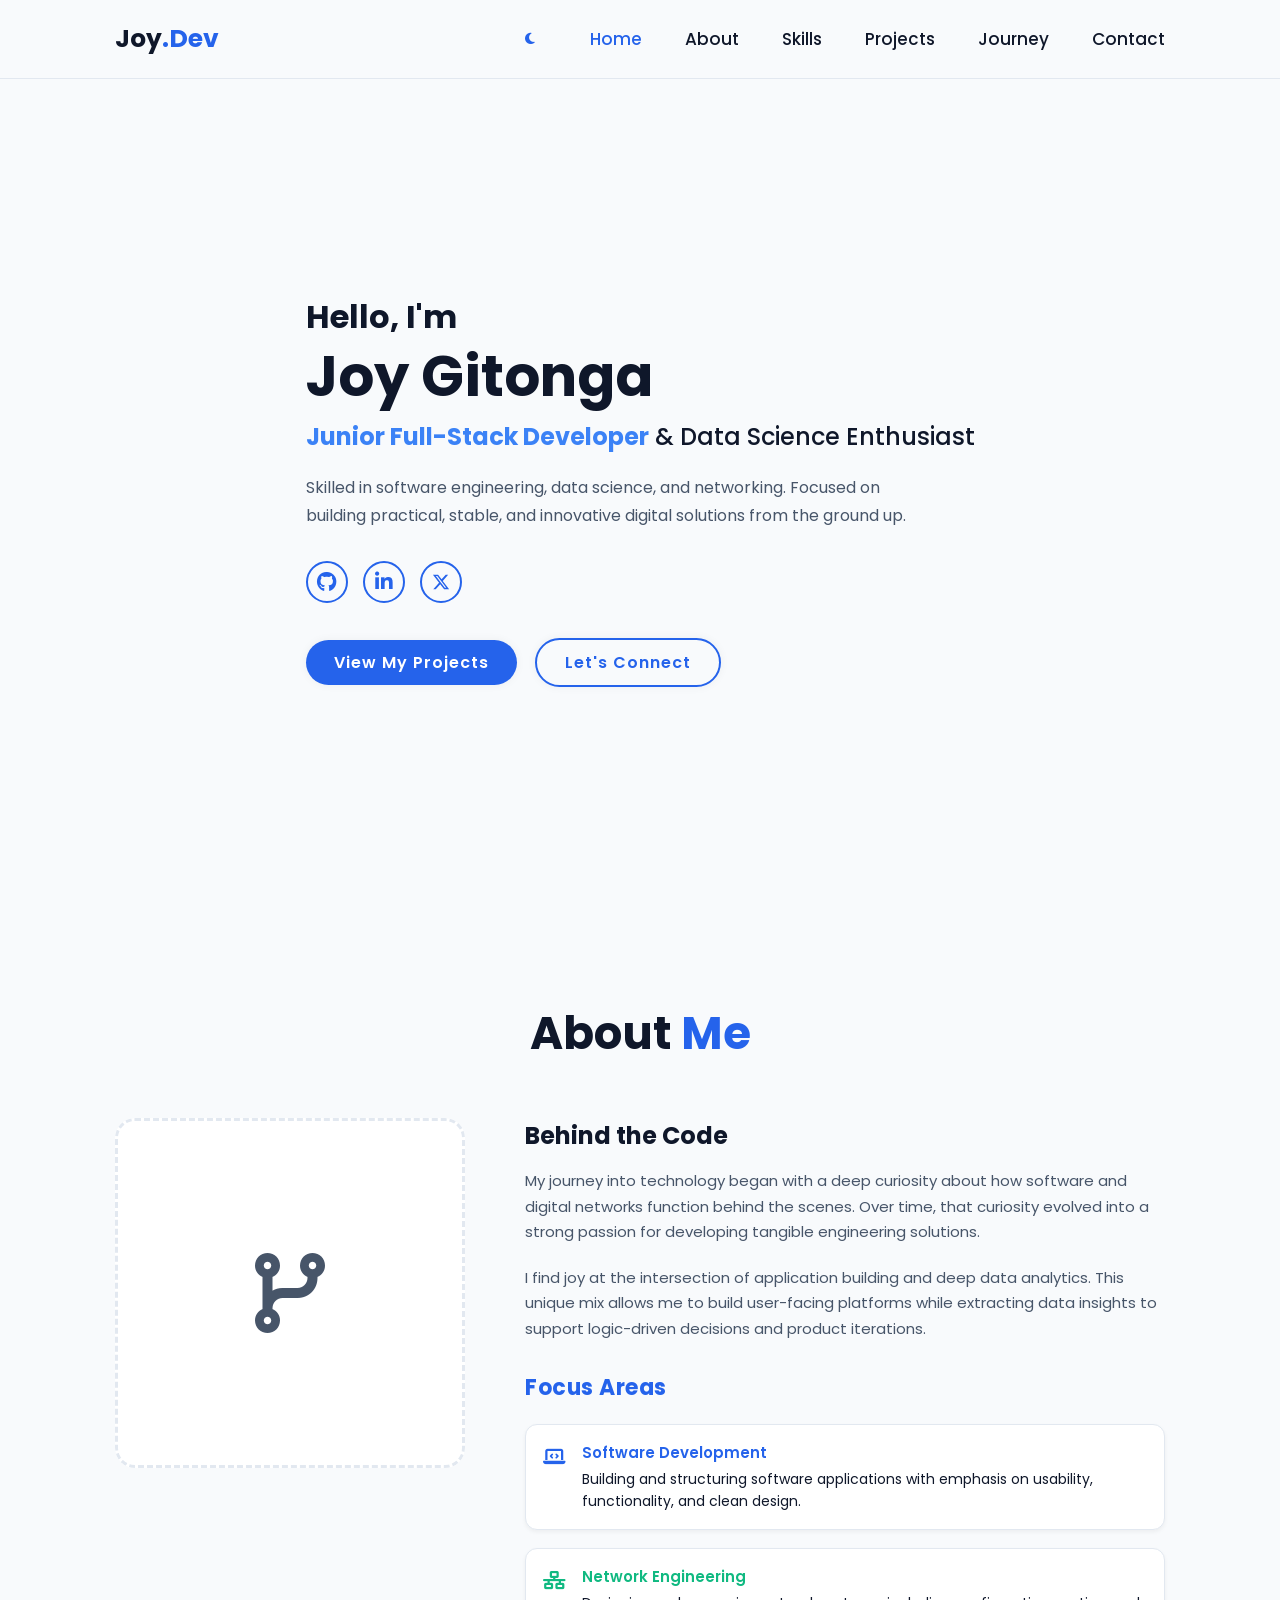
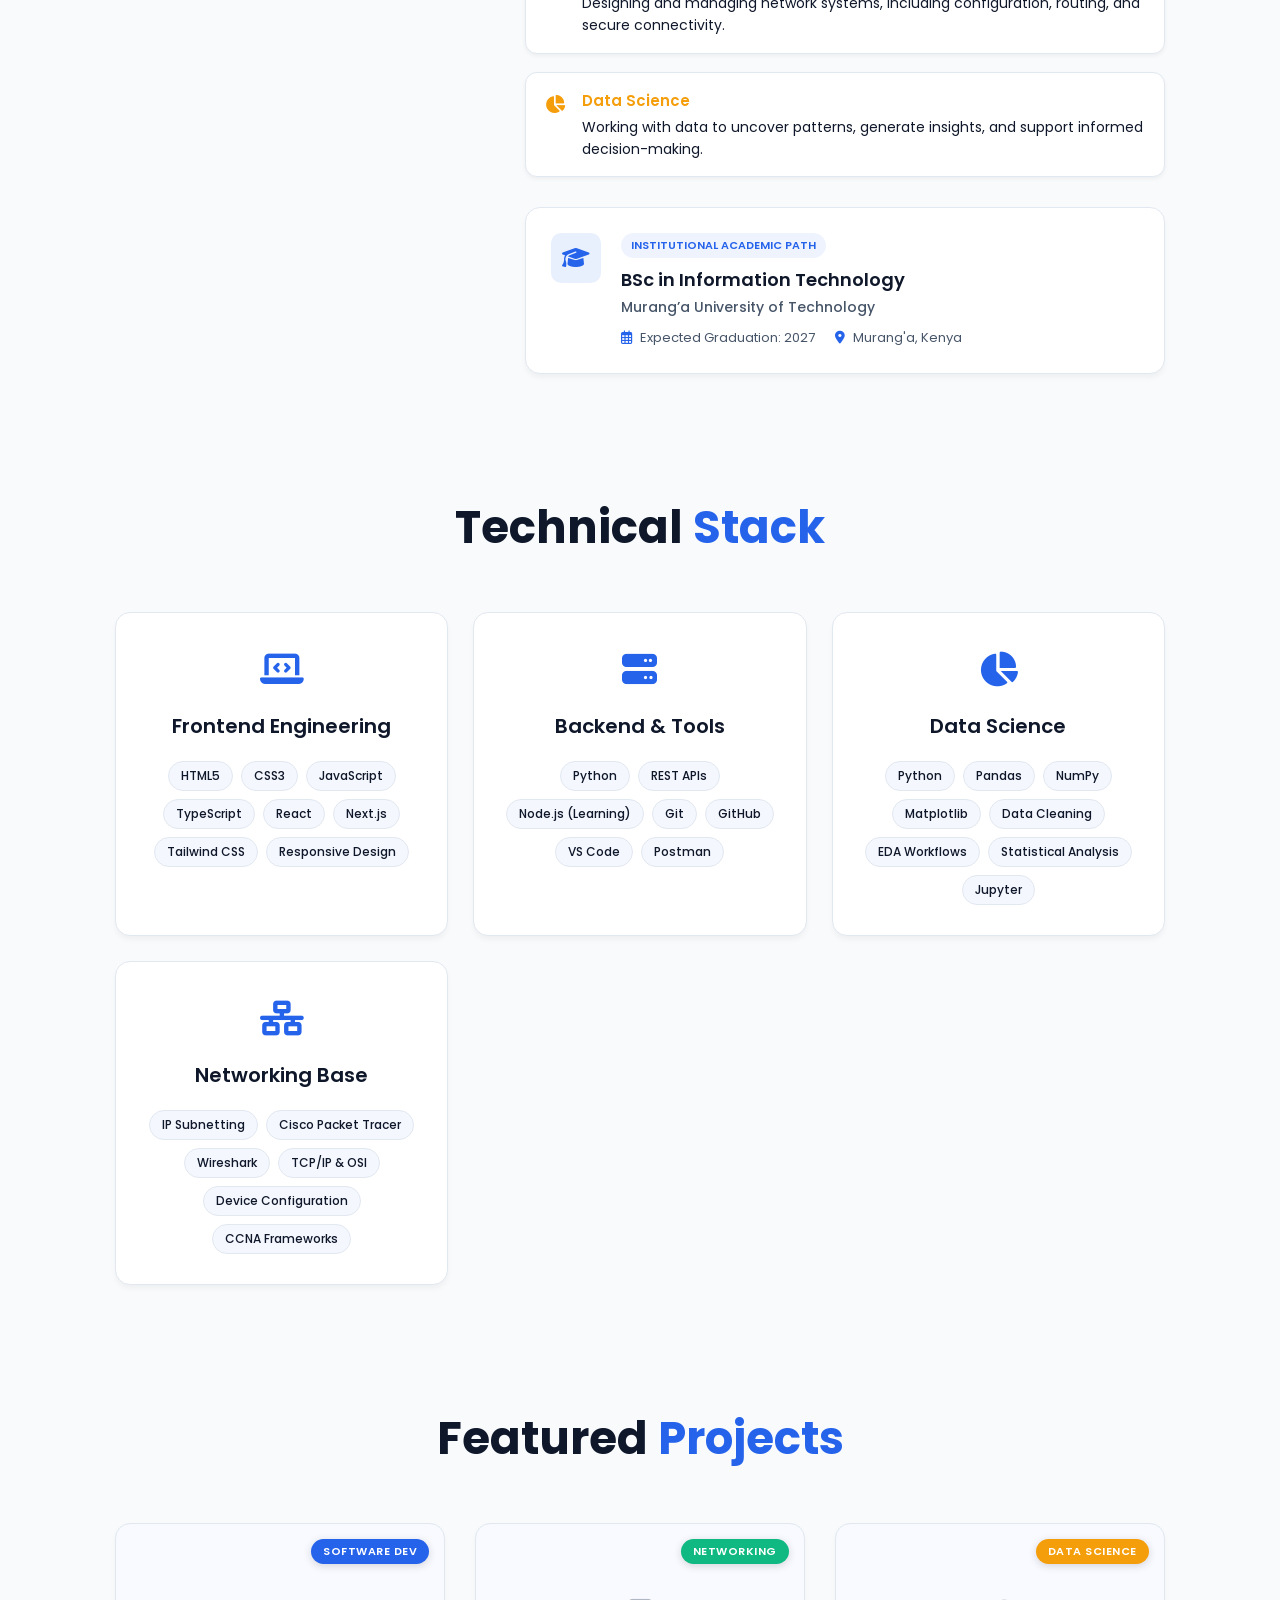
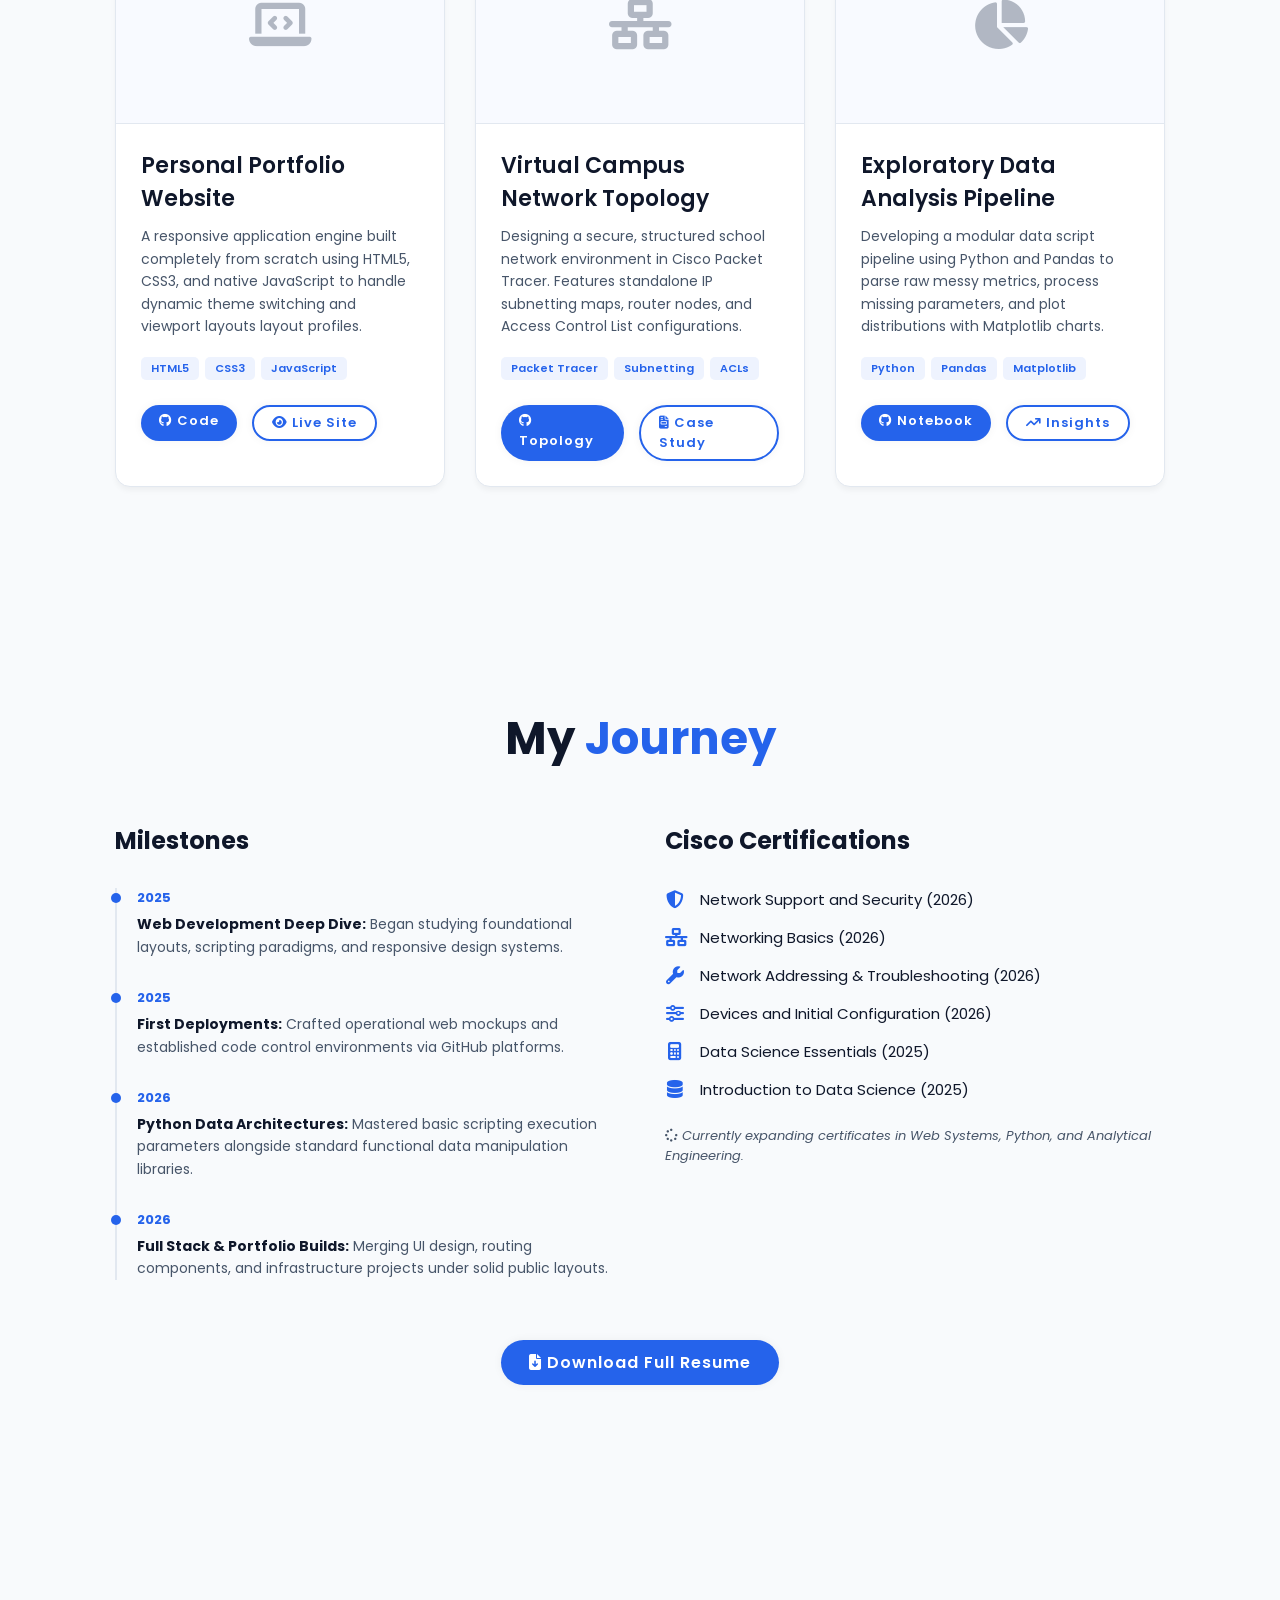
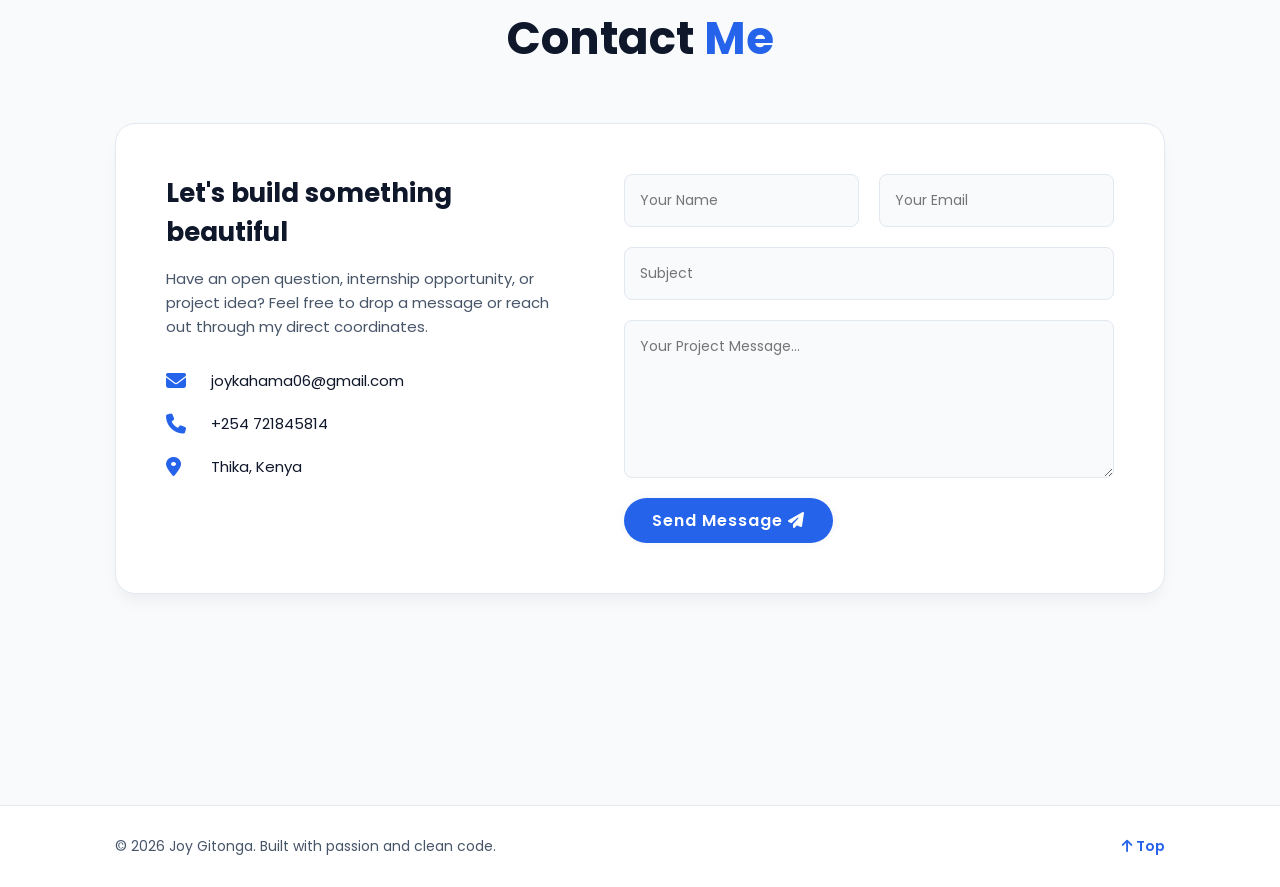
==== index.html @ 07739f83 "Initial commit: Portfolio setup" ====
<!DOCTYPE html>
<html lang="en">
<head>
    <meta charset="UTF-8">
    <meta name="viewport" content="width=device-width, initial-scale=1.0">
    <title>Joy Gitonga | Portfolio</title>
    
    <link rel="preconnect" href="https://fonts.googleapis.com">
    <link rel="preconnect" href="https://fonts.gstatic.com" crossorigin>
    <link href="https://fonts.googleapis.com/css2?family=Poppins:wght@300;400;500;600;700&display=swap" rel="stylesheet">
    
    <link rel="stylesheet" href="https://cdnjs.cloudflare.com/ajax/libs/font-awesome/6.4.0/css/all.min.css">
    
    <link rel="stylesheet" href="css/style.css">
</head>
<body>

    <header class="header">
        <a href="#home" class="logo">Joy<span>.Dev</span></a>
        
        <div class="theme-toggle-box" style="margin-left: auto; margin-right: 1.5rem; cursor: pointer; font-size: 1.3rem;">
            <i class="fas fa-moon" id="theme-toggle" style="color: var(--primary); transition: transform 0.3s ease;"></i>
        </div>
        
        <div class="menu-icon" id="menu-icon">
            <i class="fas fa-bars"></i>
        </div>
        
        <nav class="navbar">
            <a href="#home" class="active">Home</a>
            <a href="#about">About</a>
            <a href="#skills">Skills</a>
            <a href="#projects">Projects</a>
            <a href="#resume">Journey</a>
            <a href="#contact">Contact</a>
        </nav>
    </header>

    <main>

        <section class="home" id="home">
            <div class="home-content">
                <h3>Hello, I'm</h3>
                <h1>Joy Gitonga</h1>
                <h2><span class="text-accent">Junior Full-Stack Developer</span> & Data Science Enthusiast</h2>
                <p>Skilled in software engineering, data science, and networking. Focused on building practical, stable, and innovative digital solutions from the ground up.</p>
                
                <div class="social-media">
                    <a href="https://github.com/Joy006-stack" target="_blank" aria-label="GitHub"><i class="fa-brands fa-github"></i></a>
                    <a href="https://www.linkedin.com/in/joy-gitonga-b199b328a" target="_blank" aria-label="LinkedIn"><i class="fa-brands fa-linkedin-in"></i></a>
                    <a href="https://x.com/keshiey_jackson" target="_blank" aria-label="X/Twitter">
                        <svg xmlns="http://www.w3.org/2000/svg" viewBox="0 0 512 512" class="x-svg-icon">
                            <path d="M389.2 48h70.6L305.6 224.2 487 464H345L233.7 318.6 106.5 464H35.8L200.7 275.5 26.8 48H172.4L272.9 180.9 389.2 48zM364.4 421.8h39.1L151.1 88h-42L364.4 421.8z"/>
                        </svg>
                    </a>
                </div>
                
                <div class="cta-buttons">
                    <a href="#projects" class="btn">View My Projects</a>
                    <a href="#contact" class="btn btn-outline">Let's Connect</a>
                </div>
            </div>
        </section>

        <section class="about" id="about">
            <h2 class="section-title">About <span>Me</span></h2>
            <div class="about-container">
                
                <div class="about-img-box">
                    <div class="avatar-placeholder">
                        <i class="fas fa-code-branch"></i>
                    </div>
                </div>
                
                <div class="about-text">
                    
                    <h3 style="font-size: 2.4rem; color: var(--text-color); margin-bottom: 1.5rem; font-weight: 700;">Behind the Code</h3>
                    <p style="font-size: 1.5rem; line-height: 1.7; color: var(--text-muted); margin-bottom: 2rem;">
                        My journey into technology began with a deep curiosity about how software and digital networks function behind the scenes. Over time, that curiosity evolved into a strong passion for developing tangible engineering solutions.
                    </p>
                    <p style="font-size: 1.5rem; line-height: 1.7; color: var(--text-muted); margin-bottom: 3rem;">
                        I find joy at the intersection of application building and deep data analytics. This unique mix allows me to build user-facing platforms while extracting data insights to support logic-driven decisions and product iterations.
                    </p>
                    
                    <h3 style="font-size: 2.2rem; color: var(--primary); margin-bottom: 2rem; font-weight: 700; letter-spacing: 0.5px;">Focus Areas</h3>
                    
                    <div style="display: flex; flex-direction: column; gap: 1.8rem; margin-bottom: 3rem;">
                        
                        <div class="about-focus-card">
                            <div class="about-focus-icon"><i class="fas fa-laptop-code"></i></div>
                            <p class="about-focus-p">
                                <strong class="about-focus-strong">Software Development</strong> 
                                Building and structuring software applications with emphasis on usability, functionality, and clean design.
                            </p>
                        </div>

                        <div class="about-focus-card">
                            <div class="about-focus-icon" style="color: #10b981;"><i class="fas fa-network-wired"></i></div>
                            <p class="about-focus-p">
                                <strong class="about-focus-strong" style="color: #10b981;">Network Engineering</strong> 
                                Designing and managing network systems, including configuration, routing, and secure connectivity.
                            </p>
                        </div>

                        <div class="about-focus-card">
                            <div class="about-focus-icon" style="color: #f59e0b;"><i class="fas fa-chart-pie"></i></div>
                            <p class="about-focus-p">
                                <strong class="about-focus-strong" style="color: #f59e0b;">Data Science</strong> 
                                Working with data to uncover patterns, generate insights, and support informed decision-making.
                            </p>
                        </div>

                    </div>
                    
                    <div class="education-card">
                        <div class="edu-icon-box">
                            <i class="fas fa-graduation-cap"></i>
                        </div>
                        <div class="edu-details">
                            <span class="edu-badge">Institutional Academic Path</span>
                            <h4>BSc in Information Technology</h4>
                            <p class="edu-institution">Murang’a University of Technology</p>
                            <div class="edu-meta">
                                <span><i class="far fa-calendar-alt"></i> Expected Graduation: 2027</span>
                                <span><i class="fas fa-map-marker-alt"></i> Murang'a, Kenya</span>
                            </div>
                        </div>
                    </div>

                </div>
            </div>
        </section>

        <section class="skills" id="skills">
            <h2 class="section-title">Technical <span>Stack</span></h2>
            <div class="skills-grid">
                
                <div class="skills-card">
                    <div class="card-header-icon"><i class="fas fa-laptop-code"></i></div>
                    <h3>Frontend Engineering</h3>
                    <div class="tags">
                        <span>HTML5</span><span>CSS3</span><span>JavaScript</span><span>TypeScript</span>
                        <span>React</span><span>Next.js</span><span>Tailwind CSS</span><span>Responsive Design</span>
                    </div>
                </div>

                <div class="skills-card">
                    <div class="card-header-icon"><i class="fas fa-server"></i></div>
                    <h3>Backend & Tools</h3>
                    <div class="tags">
                        <span>Python</span><span>REST APIs</span><span>Node.js (Learning)</span>
                        <span>Git</span><span>GitHub</span><span>VS Code</span><span>Postman</span>
                    </div>
                </div>

                <div class="skills-card">
                    <div class="card-header-icon"><i class="fas fa-chart-pie"></i></div>
                    <h3>Data Science</h3>
                    <div class="tags">
                        <span>Python</span><span>Pandas</span><span>NumPy</span><span>Matplotlib</span>
                        <span>Data Cleaning</span><span>EDA Workflows</span><span>Statistical Analysis</span><span>Jupyter</span>
                    </div>
                </div>

                <div class="skills-card">
                    <div class="card-header-icon"><i class="fas fa-network-wired"></i></div>
                    <h3>Networking Base</h3>
                    <div class="tags">
                        <span>IP Subnetting</span><span>Cisco Packet Tracer</span><span>Wireshark</span>
                        <span>TCP/IP & OSI</span><span>Device Configuration</span><span>CCNA Frameworks</span>
                    </div>
                </div>

            </div>
        </section>

        <section class="projects" id="projects">
            <h2 class="section-title">Featured <span>Projects</span></h2>
            <div class="projects-grid">
                
                <div class="project-card">
                    <div class="project-visual">
                        <img src="images/portfolio-ui.png" alt="Software Development Interface" onerror="this.style.display='none';">
                        <i class="fas fa-laptop-code fallback-icon"></i>
                        <span class="discipline-tag">Software Dev</span>
                    </div>
                    <div class="project-detail">
                        <h3>Personal Portfolio Website</h3>
                        <p>A responsive application engine built completely from scratch using HTML5, CSS3, and native JavaScript to handle dynamic theme switching and viewport layouts layout profiles.</p>
                        <div class="project-tags"><span>HTML5</span><span>CSS3</span><span>JavaScript</span></div>
                        <div class="project-actions">
                            <a href="https://github.com/Joy006-stack" class="btn btn-sm" target="_blank"><i class="fab fa-github"></i> Code</a>
                            <a href="#" class="btn btn-sm btn-outline"><i class="fas fa-eye"></i> Live Site</a>
                        </div>
                    </div>
                </div>

                <div class="project-card">
                    <div class="project-visual">
                        <img src="images/network-topology.png" alt="Network Topology Diagram" onerror="this.style.display='none';">
                        <i class="fas fa-network-wired fallback-icon"></i>
                        <span class="discipline-tag" style="background: #10b981;">Networking</span>
                    </div>
                    <div class="project-detail">
                        <h3>Virtual Campus Network Topology</h3>
                        <p>Designing a secure, structured school network environment in Cisco Packet Tracer. Features standalone IP subnetting maps, router nodes, and Access Control List configurations.</p>
                        <div class="project-tags"><span>Packet Tracer</span><span>Subnetting</span><span>ACLs</span></div>
                        <div class="project-actions">
                            <a href="https://github.com/Joy006-stack" class="btn btn-sm" target="_blank"><i class="fab fa-github"></i> Topology</a>
                            <a href="#" class="btn btn-sm btn-outline"><i class="fas fa-file-invoice"></i> Case Study</a>
                        </div>
                    </div>
                </div>

                <div class="project-card">
                    <div class="project-visual">
                        <img src="images/data-charts.png" alt="Data Science Visualizations" onerror="this.style.display='none';">
                        <i class="fas fa-chart-pie fallback-icon"></i>
                        <span class="discipline-tag" style="background: #f59e0b;">Data Science</span>
                    </div>
                    <div class="project-detail">
                        <h3>Exploratory Data Analysis Pipeline</h3>
                        <p>Developing a modular data script pipeline using Python and Pandas to parse raw messy metrics, process missing parameters, and plot distributions with Matplotlib charts.</p>
                        <div class="project-tags"><span>Python</span><span>Pandas</span><span>Matplotlib</span></div>
                        <div class="project-actions">
                            <a href="https://github.com/Joy006-stack" class="btn btn-sm" target="_blank"><i class="fab fa-github"></i> Notebook</a>
                            <a href="#" class="btn btn-sm btn-outline"><i class="fas fa-arrow-trend-up"></i> Insights</a>
                        </div>
                    </div>
                </div>

            </div>
        </section>

        <section class="resume" id="resume">
            <h2 class="section-title">My <span>Journey</span></h2>
            <div class="resume-layout">
                
                <div class="timeline-wrapper">
                    <h3>Milestones</h3>
                    <div class="timeline">
                        <div class="timeline-block">
                            <div class="marker"></div>
                            <span class="date">2025</span>
                            <p><strong>Web Development Deep Dive:</strong> Began studying foundational layouts, scripting paradigms, and responsive design systems.</p>
                        </div>
                        <div class="timeline-block">
                            <div class="marker"></div>
                            <span class="date">2025</span>
                            <p><strong>First Deployments:</strong> Crafted operational web mockups and established code control environments via GitHub platforms.</p>
                        </div>
                        <div class="timeline-block">
                            <div class="marker"></div>
                            <span class="date">2026</span>
                            <p><strong>Python Data Architectures:</strong> Mastered basic scripting execution parameters alongside standard functional data manipulation libraries.</p>
                        </div>
                        <div class="timeline-block">
                            <div class="marker"></div>
                            <span class="date">2026</span>
                            <p><strong>Full Stack & Portfolio Builds:</strong> Merging UI design, routing components, and infrastructure projects under solid public layouts.</p>
                        </div>
                    </div>
                </div>

                <div class="certs-wrapper">
                    <h3>Cisco Certifications</h3>
                    <ul class="certs-list">
                        <li><i class="fas fa-shield-alt"></i> Network Support and Security (2026)</li>
                        <li><i class="fas fa-network-wired"></i> Networking Basics (2026)</li>
                        <li><i class="fas fa-wrench"></i> Network Addressing & Troubleshooting (2026)</li>
                        <li><i class="fas fa-sliders-h"></i> Devices and Initial Configuration (2026)</li>
                        <li><i class="fas fa-calculator"></i> Data Science Essentials (2025)</li>
                        <li><i class="fas fa-database"></i> Introduction to Data Science (2025)</li>
                    </ul>
                    <p class="status-note"><i class="fas fa-spinner fa-spin"></i> Currently expanding certificates in Web Systems, Python, and Analytical Engineering.</p>
                </div>

            </div>

            <div class="resume-download" style="margin-top: 3rem;">
                <a href="assets/Joy_Gitonga_Resume.pdf" class="btn" download><i class="fas fa-file-arrow-down"></i> Download Full Resume</a>
            </div>
        </section>

        <section class="contact" id="contact">
            <h2 class="section-title">Contact <span>Me</span></h2>
            <div class="contact-box">
                <div class="contact-meta">
                    <h3>Let's build something beautiful</h3>
                    <p>Have an open question, internship opportunity, or project idea? Feel free to drop a message or reach out through my direct coordinates.</p>
                    <div class="meta-row"><i class="fas fa-envelope"></i> <span>joykahama06@gmail.com</span></div>
                    <div class="meta-row"><i class="fas fa-phone"></i> <span>+254 721845814</span></div>
                    <div class="meta-row"><i class="fas fa-map-marker-alt"></i> <span>Thika, Kenya</span></div>
                </div>
                
                <form class="contact-form" onsubmit="window.location.href='thank-you.html'; return false;">
                    <div class="form-row">
                        <input type="text" placeholder="Your Name" required>
                        <input type="email" placeholder="Your Email" required>
                    </div>
                    <input type="text" placeholder="Subject" required>
                    <textarea placeholder="Your Project Message..." rows="6" required></textarea>
                    
                    <button type="submit" class="btn">Send Message <i class="fas fa-paper-plane"></i></button>
                </form>
            </div>
        </section>

    </main>

    <footer class="footer">
        <p>&copy; 2026 Joy Gitonga. Built with passion and clean code.</p>
        <a href="#home" class="top-link"><i class="fas fa-arrow-up"></i> Top</a>
    </footer>

    <script src="js/script.js"></script>
</body>
</html>
---- css/style.css ----
/* ==========================================================================
   1. GLOBAL VARIABLES & SYSTEM THEMES
   ========================================================================== */
:root {
    /* Light Mode Palette (Default Core) */
    --bg-color: #f8fafc;
    --text-color: #0f172a;
    --text-muted: #475569;
    --primary: #2563eb;
    --secondary: #1d4ed8;
    --text-accent: #3b82f6;
    --card-bg: #ffffff;
    --header-bg: rgba(248, 250, 252, 0.95);
    --border-color: #e2e8f0;
    --shadow: rgba(0, 0, 0, 0.05);
}

[data-theme="dark"] {
    /* Dark Mode Palette */
    --bg-color: #0f172a;
    --text-color: #f1f5f9;
    --text-muted: #94a3b8;
    --primary: #38bdf8;
    --secondary: #0ea5e9;
    --text-accent: #0ea5e9;
    --card-bg: #1e293b;
    --header-bg: rgba(15, 23, 42, 0.95);
    --border-color: #334155;
    --shadow: rgba(0, 0, 0, 0.3);
}

/* Base Reset Rule layers */
* {
    margin: 0;
    padding: 0;
    box-sizing: border-box;
    text-decoration: none;
    border: none;
    outline: none;
    scroll-behavior: smooth;
    font-family: 'Poppins', sans-serif;
}

html {
    font-size: 62.5%; /* 1rem = 10px */
    overflow-x: hidden;
}

body {
    background: var(--bg-color);
    color: var(--text-color);
    transition: background-color 0.3s ease, color 0.3s ease;
}

section {
    min-height: 100vh;
    padding: 10rem 9% 2rem;
}

.section-title {
    font-size: 4.5rem;
    text-align: center;
    margin-bottom: 5rem;
    font-weight: 700;
}

.section-title span {
    color: var(--primary);
}

/* Custom Buttons Framework */
.btn {
    display: inline-block;
    padding: 1rem 2.8rem;
    background: var(--primary);
    border-radius: 4rem;
    box-shadow: 0 0 1rem var(--shadow);
    font-size: 1.6rem;
    color: #ffffff;
    letter-spacing: 0.1rem;
    font-weight: 600;
    transition: 0.3s ease;
    cursor: pointer;
}

.btn:hover {
    background: var(--secondary);
    transform: translateY(-2px);
}

.btn-outline {
    background: transparent;
    border: 2px solid var(--primary);
    color: var(--primary);
}

.btn-outline:hover {
    background: var(--primary);
    color: #ffffff;
}

.btn-sm {
    padding: 0.6rem 1.8rem;
    font-size: 1.3rem;
}

/* ==========================================================================
   2. HEADER & FIXED NAVIGATION
   ========================================================================== */
.header {
    position: fixed;
    top: 0;
    left: 0;
    width: 100%;
    padding: 2rem 9%;
    background: var(--header-bg);
    backdrop-filter: blur(10px);
    display: flex;
    justify-content: space-between;
    align-items: center;
    z-index: 100;
    border-bottom: 1px solid var(--border-color);
    transition: background-color 0.3s ease, border-color 0.3s ease;
}

.logo {
    font-size: 2.5rem;
    color: var(--text-color);
    font-weight: 700;
}

.logo span {
    color: var(--primary);
}

.navbar a {
    font-size: 1.7rem;
    color: var(--text-color);
    margin-left: 4rem;
    transition: 0.3s;
    font-weight: 500;
}

.navbar a:hover,
.navbar a.active {
    color: var(--primary);
}

.menu-icon {
    font-size: 3rem;
    color: var(--text-color);
    cursor: pointer;
    display: none;
}

/* ==========================================================================
   3. HERO / HOME & ALIGNED SOCIAL MEDIA
   ========================================================================== */
.home {
    display: flex;
    justify-content: center;
    align-items: center;
    background: var(--bg-color);
}

.home-content h3 {
    font-size: 3.2rem;
    font-weight: 700;
}

.home-content h1 {
    font-size: 5.6rem;
    font-weight: 700;
    line-height: 1.3;
    margin-bottom: 0.5rem;
}

.home-content h2 {
    font-size: 2.4rem;
    font-weight: 500;
    margin-bottom: 2rem;
}

.text-accent {
    color: var(--text-accent);
    font-weight: 700;
}

.home-content p {
    font-size: 1.6rem;
    line-height: 1.8;
    color: var(--text-muted);
    max-width: 60rem;
    margin-bottom: 3rem;
}

.social-media {
    display: flex;
    align-items: center;
    gap: 1.5rem;          /* Perfect uniform spacing between links */
    margin-bottom: 3.5rem; /* Separates social matrix from layout CTA actions */
}

.social-media a {
    display: inline-flex;
    justify-content: center;
    align-items: center;
    width: 4.2rem;
    height: 4.2rem;
    background: transparent;
    border: 0.2rem solid var(--primary);
    border-radius: 50%;
    font-size: 2rem;
    color: var(--primary);
    transition: 0.3s ease;
}

/* Custom embedded layout rule parameters to keep vector crisp */
.x-svg-icon {
    width: 1.8rem;
    height: 1.8rem;
    fill: var(--primary);
    transition: fill 0.3s ease;
}

.social-media a:hover {
    background: var(--primary);
    color: #ffffff;
    box-shadow: 0 0 1.2rem var(--primary);
    transform: translateY(-3px);
}

.social-media a:hover .x-svg-icon {
    fill: #ffffff; /* Smooth SVG fill conversion on element hover state */
}

.cta-buttons .btn {
    margin-right: 1.5rem;
}

/* ==========================================================================
   4. ABOUT ME & FOCUS CARDS (FIXED AND STICKY)
   ========================================================================== */
.about {
    background: var(--bg-color);
}

.about-container {
    display: flex;
    justify-content: center;
    align-items: flex-start; /* FIXED: Pins left component to top instead of centering */
    gap: 6rem;
}

.about-img-box {
    position: sticky;        /* Keeps the image placeholder gracefully floating as you scroll */
    top: 12rem;              /* Sits perfectly right below your fixed navbar header */
    width: 35rem;
    height: 35rem;
    border-radius: 2rem;
    overflow: hidden;
    display: flex;
    justify-content: center;
    align-items: center;
    flex-shrink: 0;          /* Prevents compression or distortion when screen resizes */
}

.avatar-placeholder {
    width: 100%;
    height: 100%;
    background: var(--card-bg);
    border: 3px dashed var(--border-color);
    border-radius: 2rem;
    display: flex;
    justify-content: center;
    align-items: center;
    font-size: 8rem;
    color: var(--text-muted);
}

.about-text {
    flex: 1;
}

.about-focus-card {
    display: flex;
    gap: 1.5rem;
    align-items: flex-start;
    background: var(--card-bg);
    padding: 1.6rem;
    border-radius: 1.2rem;
    border: 1px solid var(--border-color);
    box-shadow: 0 2px 4px var(--shadow);
    transition: background-color 0.3s ease, border-color 0.3s ease;
}

.about-focus-icon {
    color: var(--primary);
    font-size: 1.8rem;
    margin-top: 0.2rem;
    width: 2.5rem;
    text-align: center;
    flex-shrink: 0;
}

.about-focus-p {
    font-size: 1.4rem;
    line-height: 1.6;
    color: var(--text-color);
    margin: 0;
}

.about-focus-strong {
    color: var(--primary);
    display: block;
    font-size: 1.5rem;
    margin-bottom: 0.3rem;
    font-weight: 600;
}

.education-card {
    display: flex;
    align-items: flex-start;
    gap: 2rem;
    background: var(--card-bg);
    padding: 2.5rem;
    border-radius: 1.5rem;
    border: 1px solid var(--border-color);
    box-shadow: 0 4px 6px -1px var(--shadow);
    transition: background-color 0.3s ease, border-color 0.3s ease;
}

.edu-icon-box {
    background: rgba(37, 99, 235, 0.1);
    color: var(--primary);
    width: 5rem;
    height: 5rem;
    border-radius: 1rem;
    display: flex;
    justify-content: center;
    align-items: center;
    font-size: 2.2rem;
    flex-shrink: 0;
}

.edu-details {
    flex: 1;
}

.edu-badge {
    display: inline-block;
    padding: 0.4rem 1rem;
    background: rgba(37, 99, 235, 0.08);
    color: var(--primary);
    font-size: 1.1rem;
    font-weight: 600;
    border-radius: 2rem;
    text-transform: uppercase;
    margin-bottom: 0.8rem;
}

.edu-details h4 {
    font-size: 1.8rem;
    color: var(--text-color);
    font-weight: 600;
    margin-bottom: 0.4rem;
}

.edu-institution {
    font-size: 1.4rem;
    color: var(--text-muted);
    font-weight: 500;
    margin-bottom: 1rem;
}

.edu-meta {
    display: flex;
    gap: 2rem;
    flex-wrap: wrap;
    font-size: 1.3rem;
    color: var(--text-muted);
}

.edu-meta span i {
    color: var(--primary);
    margin-right: 0.5rem;
}

/* ==========================================================================
   5. TECHNICAL STACK GRID
   ========================================================================== */
.skills {
    background: var(--bg-color);
}

.skills-grid {
    display: grid;
    grid-template-columns: repeat(auto-fit, minmax(26rem, 1fr));
    gap: 2.5rem;
}

.skills-card {
    background: var(--card-bg);
    padding: 3rem 2.5rem;
    border-radius: 1.5rem;
    border: 1px solid var(--border-color);
    box-shadow: 0 4px 6px -1px var(--shadow);
    text-align: center;
    transition: transform 0.3s ease, background-color 0.3s ease;
}

.skills-card:hover {
    transform: translateY(-5px);
}

.card-header-icon {
    font-size: 3.5rem;
    color: var(--primary);
    margin-bottom: 1.5rem;
}

.skills-card h3 {
    font-size: 2rem;
    margin-bottom: 2rem;
    font-weight: 600;
}

.tags {
    display: flex;
    flex-wrap: wrap;
    gap: 0.8rem;
    justify-content: center;
}

.tags span {
    background: rgba(37, 99, 235, 0.05);
    border: 1px solid var(--border-color);
    color: var(--text-color);
    padding: 0.5rem 1.2rem;
    font-size: 1.2rem;
    border-radius: 3rem;
    font-weight: 500;
}

/* ==========================================================================
   6. FEATURED PROJECTS MATRIX
   ========================================================================== */
.projects {
    background: var(--bg-color);
}

.projects-grid {
    display: grid;
    grid-template-columns: repeat(auto-fit, minmax(32rem, 1fr));
    gap: 3rem;
}

.project-card {
    background: var(--card-bg);
    border-radius: 1.5rem;
    border: 1px solid var(--border-color);
    overflow: hidden;
    box-shadow: 0 4px 6px -1px var(--shadow);
    transition: transform 0.3s ease, background-color 0.3s ease;
}

.project-card:hover {
    transform: translateY(-5px);
}

.project-visual {
    height: 20rem;
    background: rgba(37, 99, 235, 0.03);
    display: flex;
    justify-content: center;
    align-items: center;
    position: relative;
    border-bottom: 1px solid var(--border-color);
    overflow: hidden;
}

.project-visual img {
    width: 100%;
    height: 100%;
    object-fit: cover;
    position: absolute;
    top: 0;
    left: 0;
    z-index: 1;
}

.fallback-icon {
    font-size: 5rem;
    color: var(--text-muted);
    opacity: 0.4;
    z-index: 0;
}

.discipline-tag {
    position: absolute;
    top: 1.5rem;
    right: 1.5rem;
    background: var(--primary);
    color: #ffffff;
    font-size: 1.1rem;
    font-weight: 600;
    padding: 0.4rem 1.2rem;
    border-radius: 2rem;
    z-index: 2;
    text-transform: uppercase;
    letter-spacing: 0.5px;
    box-shadow: 0 2px 8px rgba(0,0,0,0.15);
}

.project-detail {
    padding: 2.5rem;
}

.project-detail h3 {
    font-size: 2.2rem;
    margin-bottom: 1rem;
    font-weight: 600;
}

.project-detail p {
    font-size: 1.4rem;
    color: var(--text-muted);
    line-height: 1.6;
    margin-bottom: 2rem;
}

.project-tags {
    display: flex;
    flex-wrap: wrap;
    gap: 0.6rem;
    margin-bottom: 2.5rem;
}

.project-tags span {
    font-size: 1.1rem;
    font-weight: 600;
    color: var(--primary);
    background: rgba(37, 99, 235, 0.08);
    padding: 0.3rem 1rem;
    border-radius: 0.5rem;
}

.project-actions {
    display: flex;
    gap: 1.5rem;
}

/* ==========================================================================
   7. JOURNEY TIMELINE & CERTIFICATIONS
   ========================================================================== */
.resume {
    background: var(--bg-color);
}

.resume-layout {
    display: grid;
    grid-template-columns: 1fr 1fr;
    gap: 5rem;
}

.timeline-wrapper h3, .certs-wrapper h3 {
    font-size: 2.4rem;
    margin-bottom: 3rem;
    font-weight: 700;
}

.timeline {
    border-left: 2px solid var(--border-color);
    padding-left: 2rem;
    position: relative;
}

.timeline-block {
    position: relative;
    margin-bottom: 3rem;
}

.marker {
    position: absolute;
    left: -2.6rem;
    top: 0.5rem;
    width: 1rem;
    height: 1rem;
    background: var(--primary);
    border-radius: 50%;
}

.date {
    display: inline-block;
    font-size: 1.3rem;
    font-weight: 700;
    color: var(--primary);
    margin-bottom: 0.5rem;
}

.timeline-block p {
    font-size: 1.4rem;
    line-height: 1.6;
    color: var(--text-muted);
}

.timeline-block p strong {
    color: var(--text-color);
}

.certs-list {
    list-style: none;
}

.certs-list li {
    font-size: 1.5rem;
    margin-bottom: 1.5rem;
    display: flex;
    align-items: center;
    gap: 1.5rem;
    color: var(--text-color);
}

.certs-list li i {
    color: var(--primary);
    font-size: 1.8rem;
    width: 2rem;
    text-align: center;
}

.status-note {
    margin-top: 2.5rem;
    font-size: 1.3rem;
    color: var(--text-muted);
    font-style: italic;
}

.resume-download {
    text-align: center;
}

/* ==========================================================================
   8. CONTACT FORM INTERFACES
   ========================================================================== */
.contact {
    background: var(--bg-color);
}

.contact-box {
    display: grid;
    grid-template-columns: 1fr 1.2fr;
    gap: 5rem;
    background: var(--card-bg);
    padding: 5rem;
    border-radius: 2rem;
    border: 1px solid var(--border-color);
    box-shadow: 0 10px 15px -3px var(--shadow);
}

.contact-meta h3 {
    font-size: 2.6rem;
    margin-bottom: 1.5rem;
    font-weight: 700;
}

.contact-meta p {
    font-size: 1.5rem;
    line-height: 1.6;
    color: var(--text-muted);
    margin-bottom: 3rem;
}

.meta-row {
    display: flex;
    align-items: center;
    gap: 2rem;
    font-size: 1.5rem;
    margin-bottom: 2rem;
}

.meta-row i {
    font-size: 2rem;
    color: var(--primary);
    width: 2.5rem;
}

.contact-form {
    display: flex;
    flex-direction: column;
    gap: 2rem;
}

.form-row {
    display: grid;
    grid-template-columns: 1fr 1fr;
    gap: 2rem;
}

.contact-form input, .contact-form textarea {
    width: 100%;
    padding: 1.5rem;
    background: var(--bg-color);
    color: var(--text-color);
    border: 1px solid var(--border-color);
    border-radius: 0.8rem;
    font-size: 1.4rem;
    transition: 0.3s ease;
}

.contact-form input:focus, .contact-form textarea:focus {
    border-color: var(--primary);
    box-shadow: 0 0 0 2px rgba(37, 99, 235, 0.1);
}

.contact-form button {
    align-self: flex-start;
}

/* ==========================================================================
   9. SUCCESS PAGE BASE STYLE
   ========================================================================== */
.success-container {
    min-height: 100vh;
    display: flex;
    flex-direction: column;
    justify-content: center;
    align-items: center;
    text-align: center;
    padding: 2rem;
    background: var(--bg-color);
}

.success-icon-box {
    font-size: 7rem;
    color: var(--primary);
    margin-bottom: 2rem;
    animation: bounce 2s infinite ease-in-out;
}

.success-container h1 {
    font-size: 4.8rem;
    font-weight: 700;
    margin-bottom: 1.5rem;
}

.success-container p {
    font-size: 1.8rem;
    color: var(--text-muted);
    max-width: 55rem;
    line-height: 1.8;
    margin-bottom: 3.5rem;
}

@keyframes bounce {
    0%, 100% { transform: translateY(0); }
    50% { transform: translateY(-12px); }
}

/* ==========================================================================
   10. FOOTER COMPONENT
   ========================================================================== */
.footer {
    display: flex;
    justify-content: space-between;
    align-items: center;
    padding: 3rem 9%;
    background: var(--card-bg);
    border-top: 1px solid var(--border-color);
}

.footer p {
    font-size: 1.4rem;
    color: var(--text-muted);
}

.top-link {
    font-size: 1.4rem;
    color: var(--primary);
    font-weight: 600;
}

/* ==========================================================================
   11. MEDIA QUERIES (RESPONSIVE SYSTEMS)
   ========================================================================== */
@media (max-width: 1200px) {
    html {
        font-size: 55%;
    }
}

@media (max-width: 991px) {
    header {
        padding: 2rem 4%;
    }
    section {
        padding: 10rem 4% 2rem;
    }
    .footer {
        padding: 3rem 4%;
    }
}

@media (max-width: 768px) {
    .menu-icon {
        display: block;
    }
    .navbar {
        position: absolute;
        top: 100%;
        left: -100%;
        width: 100%;
        padding: 1rem 4%;
        background: var(--header-bg);
        border-top: 1px solid var(--border-color);
        box-shadow: 0 0.5rem 1rem var(--shadow);
        transition: 0.25s ease;
    }
    .navbar.active {
        left: 0;
    }
    .navbar a {
        display: block;
        font-size: 2rem;
        margin: 3rem 0;
    }
    .about-container {
        flex-direction: column;
    }
    /* Fixed sticky image behavior for mobile viewport cards stack */
    .about-img-box {
        position: relative;
        top: 0;
        margin-bottom: 2rem;
    }
    .resume-layout, .contact-box {
        grid-template-columns: 1fr;
    }
    .form-row {
        grid-template-columns: 1fr;
    }
}
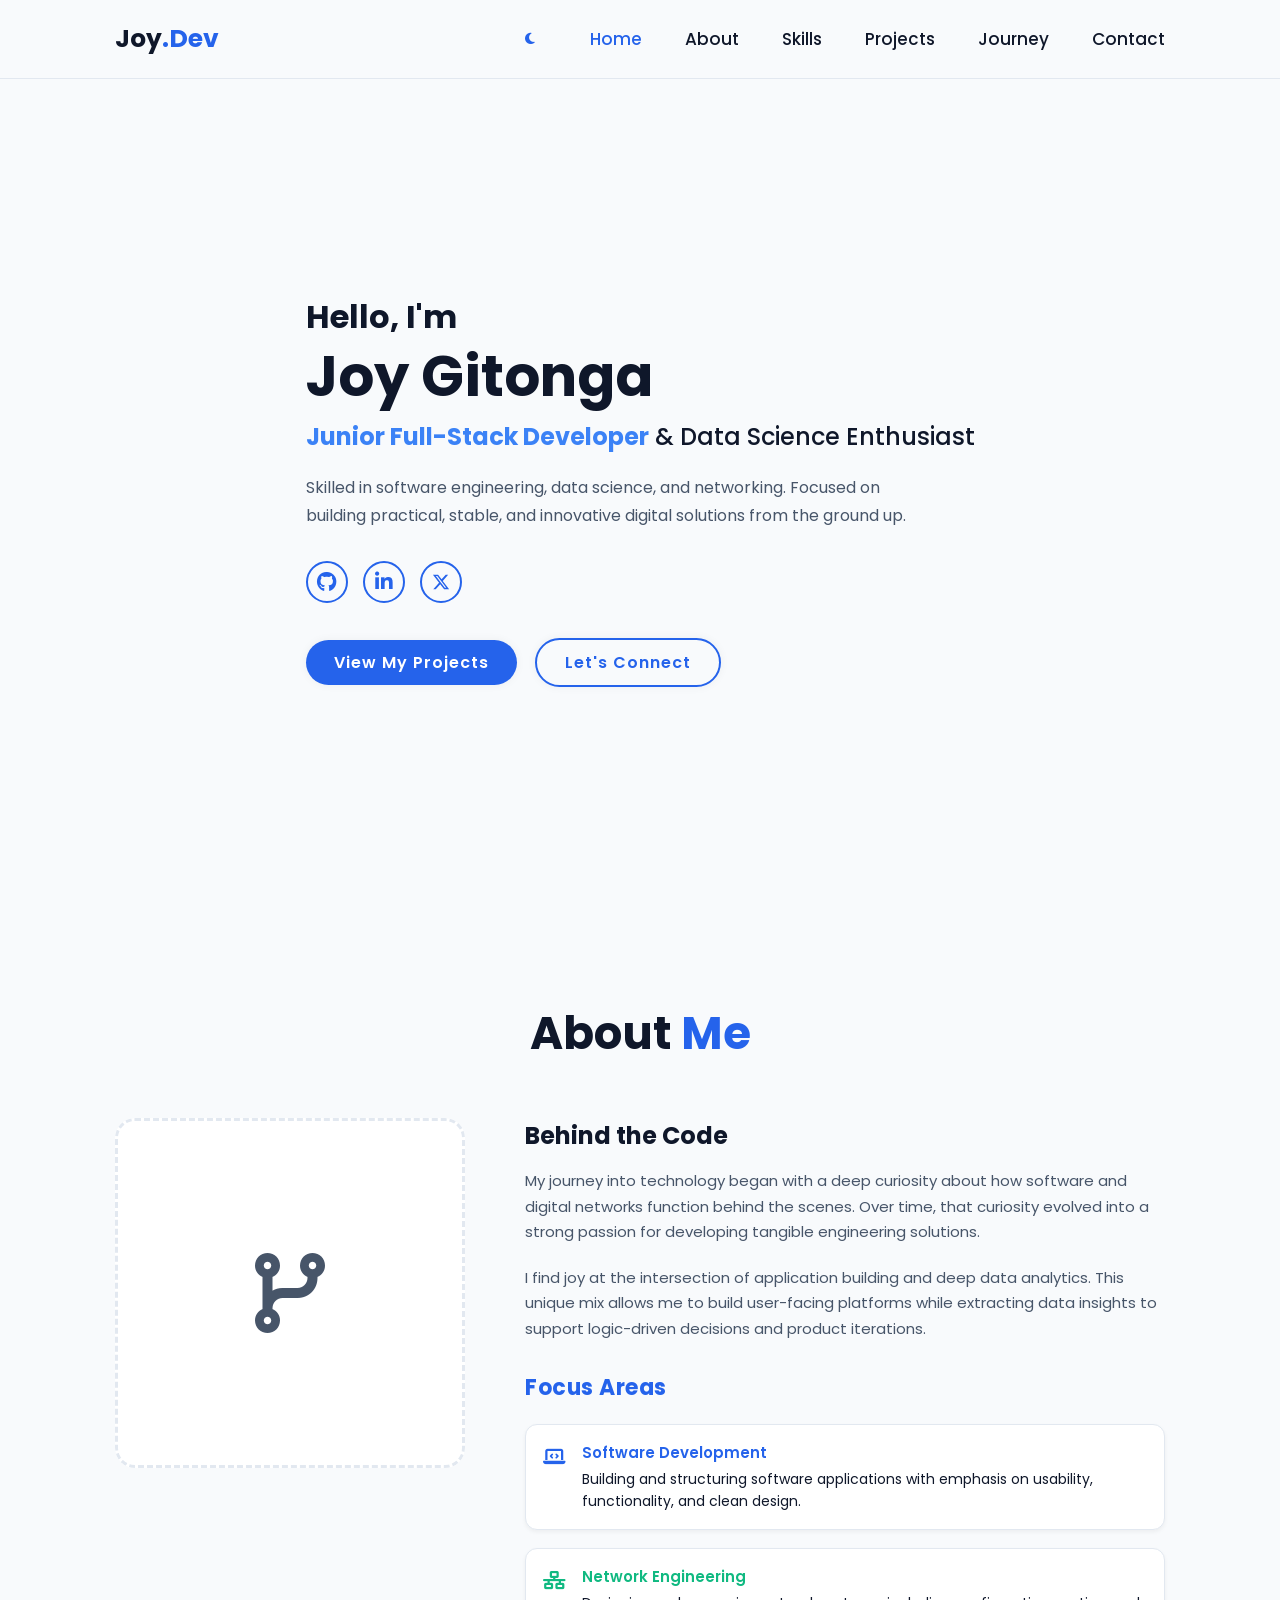
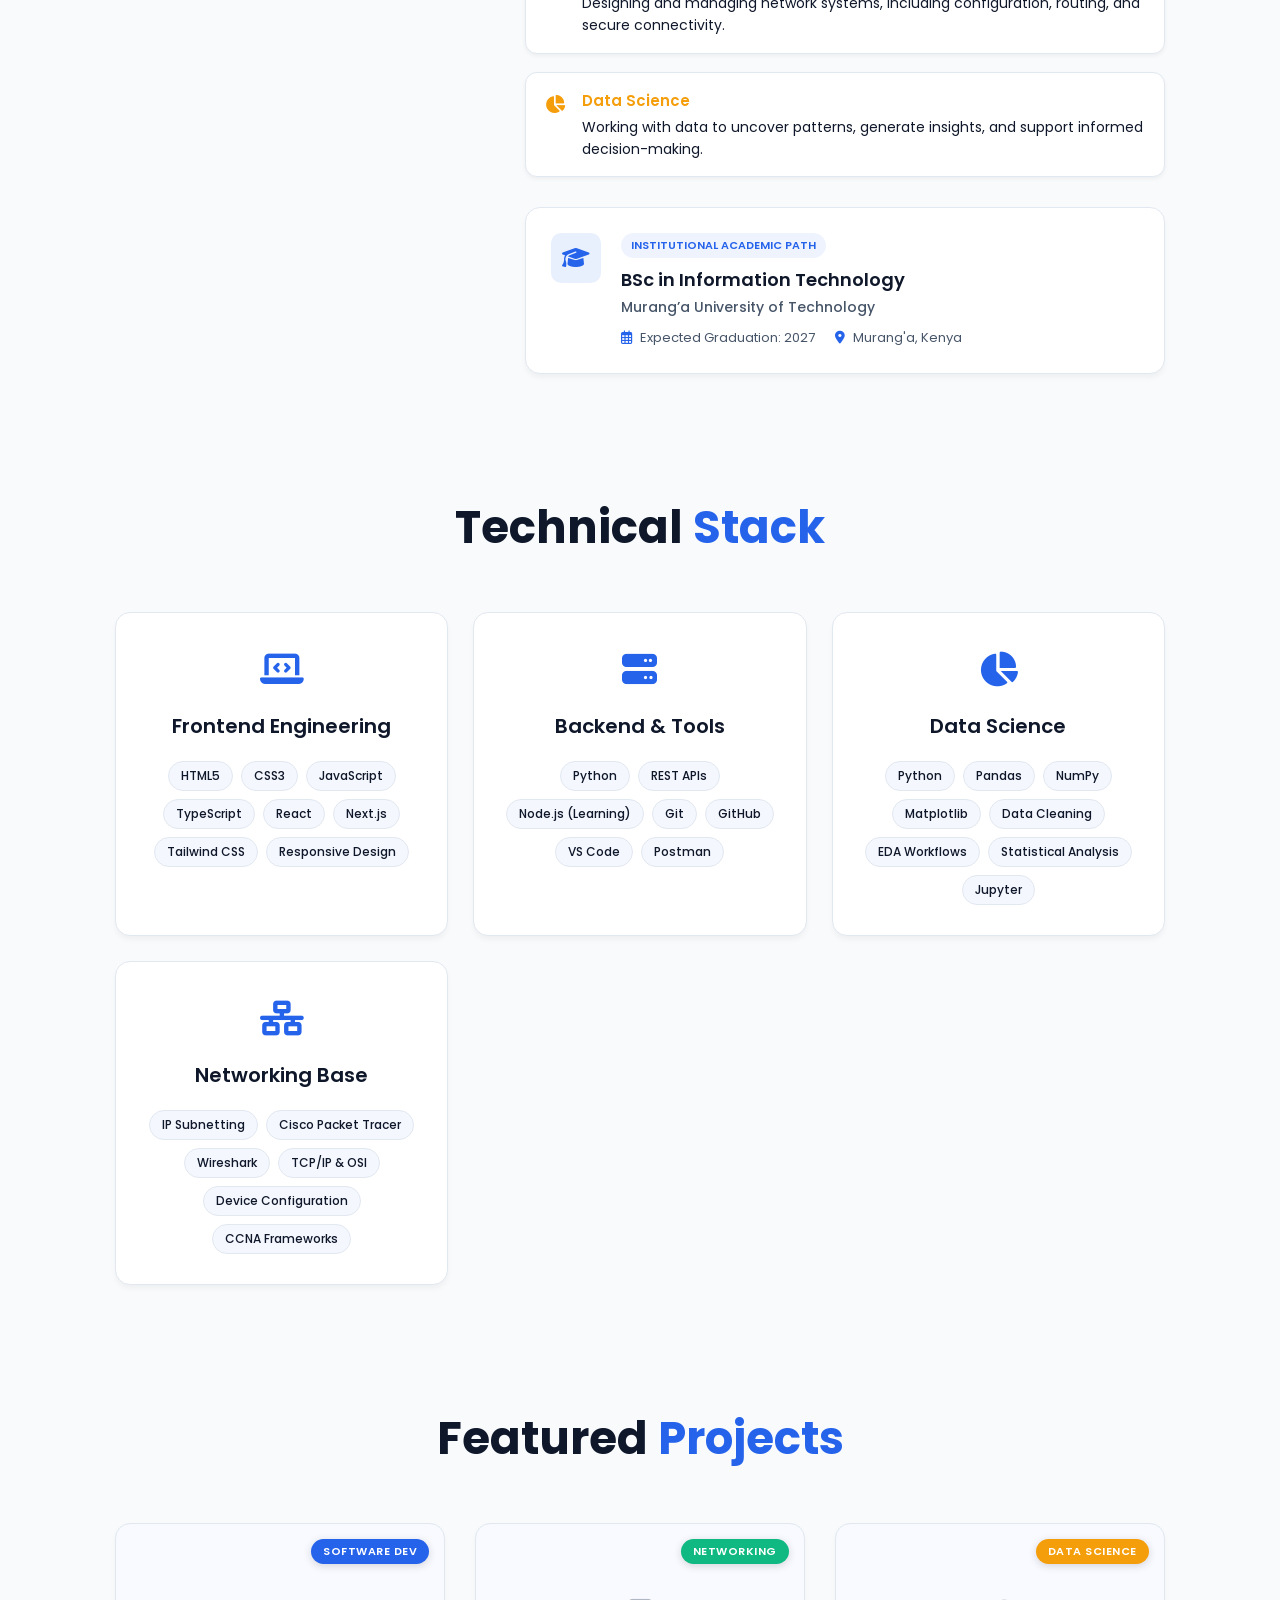
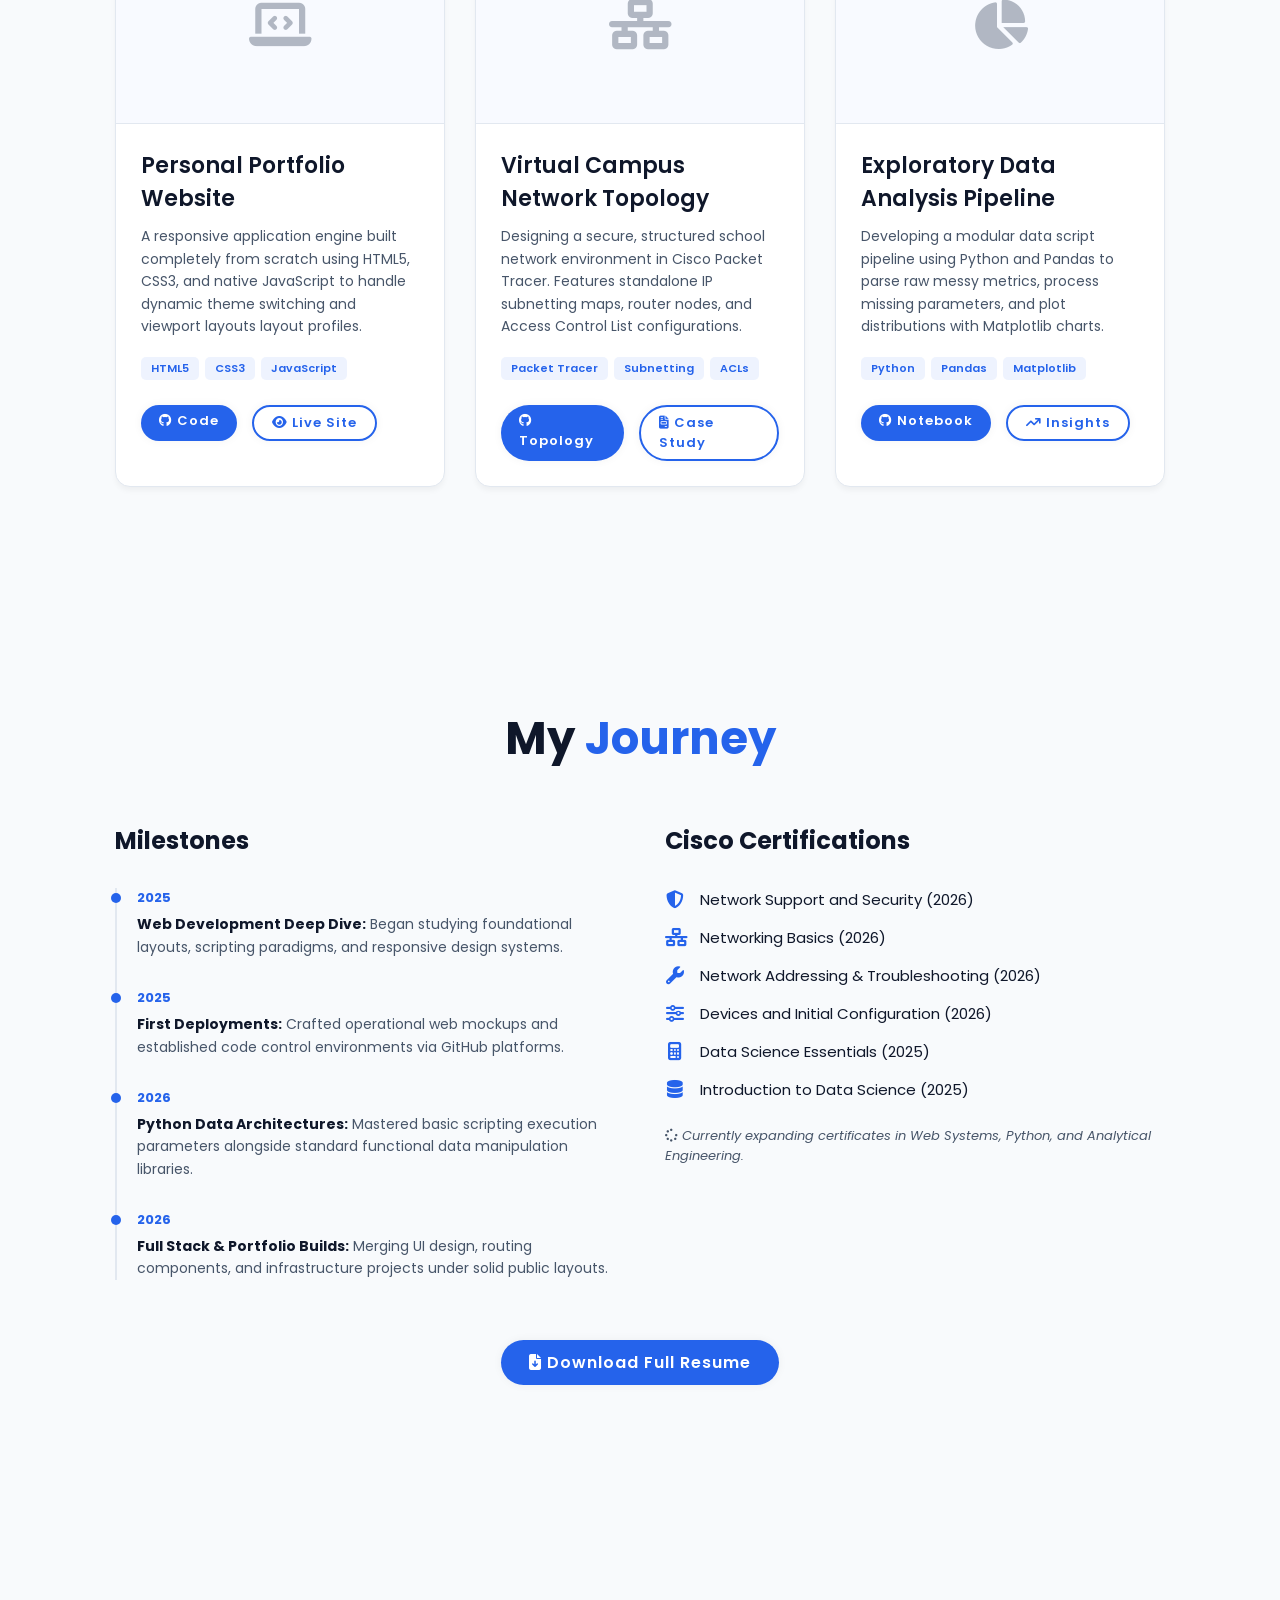
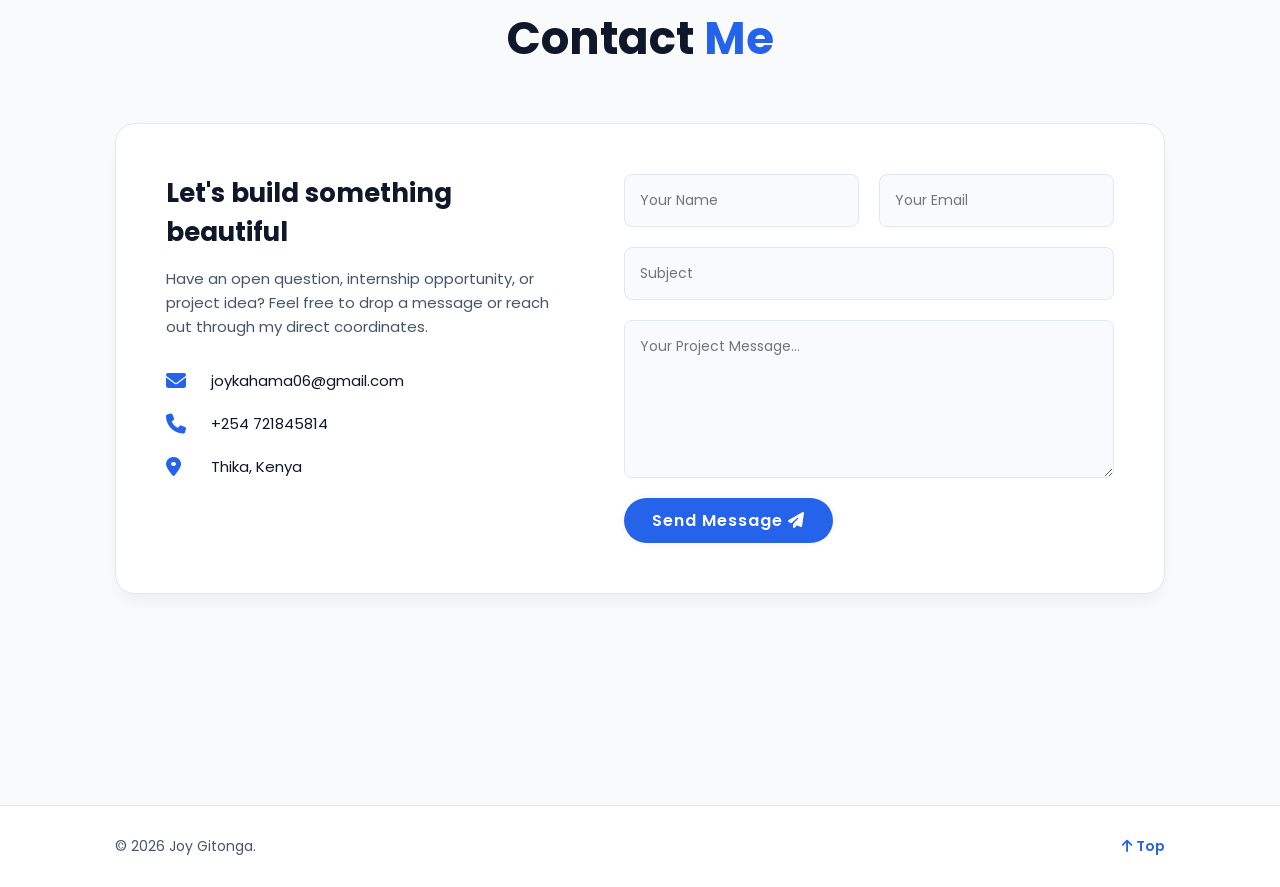
==== commit c44cf0cb: "Made updates to the site" ====
--- a/index.html
+++ b/index.html
@@ -309,7 +309,7 @@
     </main>
 
     <footer class="footer">
-        <p>&copy; 2026 Joy Gitonga. Built with passion and clean code.</p>
+        <p>&copy; 2026 Joy Gitonga.</p>
         <a href="#home" class="top-link"><i class="fas fa-arrow-up"></i> Top</a>
     </footer>
 
